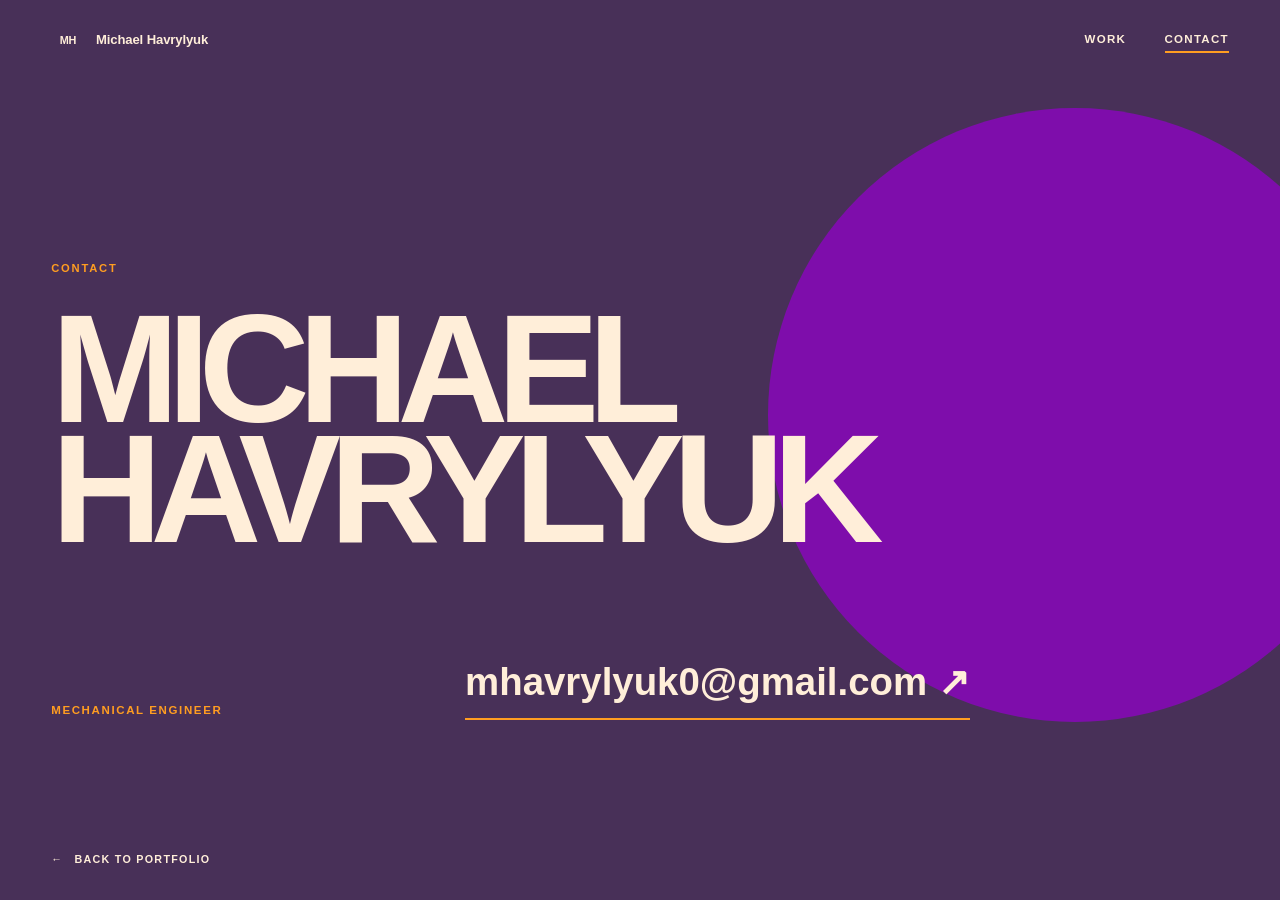
==== contact.html @ c0464591 "Build responsive engineering portfolio website" ====
<!doctype html>
<html lang="en">
<head>
  <meta charset="utf-8">
  <meta name="viewport" content="width=device-width, initial-scale=1">
  <meta name="description" content="Contact mechanical engineer Michael Havrylyuk.">
  <meta name="theme-color" content="#483058">
  <title>Contact — Michael Havrylyuk</title>
  <link rel="icon" href="data:image/svg+xml,<svg xmlns=%22http://www.w3.org/2000/svg%22 viewBox=%220 0 100 100%22><rect width=%22100%22 height=%22100%22 rx=%2218%22 fill=%22%23483058%22/><text x=%2250%22 y=%2268%22 text-anchor=%22middle%22 font-family=%22Arial%22 font-size=%2252%22 font-weight=%22700%22 fill=%22%23ffeed9%22>MH</text></svg>">
  <link rel="stylesheet" href="styles.css">
  <script src="script.js" defer></script>
</head>
<body class="contact-page">
  <a class="skip-link" href="#main">Skip to content</a>

  <header class="site-header" data-header>
    <a class="wordmark" href="index.html" aria-label="Michael Havrylyuk, home">
      <span class="wordmark-mark" aria-hidden="true">MH</span>
      <span>Michael Havrylyuk</span>
    </a>
    <button class="menu-toggle" type="button" aria-expanded="false" aria-controls="site-nav" data-menu-toggle>
      <span>Menu</span><i aria-hidden="true"></i>
    </button>
    <nav class="site-nav" id="site-nav" aria-label="Primary navigation" data-nav>
      <a href="index.html#work">Work</a>
      <a href="contact.html" aria-current="page">Contact</a>
    </nav>
  </header>

  <main id="main" class="contact-main">
    <section class="contact-hero" aria-labelledby="contact-title">
      <p class="contact-kicker">Contact</p>
      <h1 id="contact-title">Michael<br>Havrylyuk</h1>
      <div class="contact-details">
        <p>Mechanical Engineer</p>
        <a href="mailto:mhavrylyuk0@gmail.com">mhavrylyuk0@gmail.com <span aria-hidden="true">↗</span></a>
      </div>
      <a class="contact-back" href="index.html"><span aria-hidden="true">←</span> Back to portfolio</a>
    </section>
  </main>
</body>
</html>
---- styles.css ----
/* Michael Havrylyuk — portfolio */
:root {
  --paper: #ffeed9;
  --paper-2: #f9ddc0;
  --ink: #483058;
  --muted: rgba(72, 48, 88, .7);
  --teal: #9300cc;
  --orange: #ff4710;
  --amber: #ff9d21;
  --dark: #483058;
  --line: rgba(72, 48, 88, .2);
  --pad: clamp(1.25rem, 4vw, 4.5rem);
  --radius: .25rem;
  --display: "Arial Narrow", "Helvetica Neue", Arial, sans-serif;
  --body: Inter, "Helvetica Neue", Arial, sans-serif;
}

* { box-sizing: border-box; }
html { scroll-behavior: smooth; }
body { margin: 0; color: var(--ink); background: var(--paper); font-family: var(--body); line-height: 1.55; overflow-x: hidden; }
body.lightbox-open { overflow: hidden; }
img { display: block; width: 100%; }
button, a { color: inherit; }
button { font: inherit; }
a { text-decoration: none; }
::selection { color: var(--paper); background: var(--teal); }

.skip-link { position: fixed; z-index: 100; left: 1rem; top: 1rem; padding: .7rem 1rem; background: var(--ink); color: var(--paper); transform: translateY(-150%); transition: transform .2s; }
.skip-link:focus { transform: none; }
.site-header { position: fixed; z-index: 50; inset: 0 0 auto; height: 5rem; padding: 0 var(--pad); display: flex; align-items: center; justify-content: space-between; transition: background .3s, height .3s; }
.site-header.scrolled { height: 4.2rem; background: rgba(255,238,217,.92); backdrop-filter: blur(14px); }
.wordmark { display: flex; align-items: center; gap: .7rem; font-size: .82rem; font-weight: 750; letter-spacing: -.01em; transition: color .3s; }
.site-header:not(.scrolled) .wordmark > span:last-child { color: var(--paper); }
.wordmark-mark { display: grid; place-items: center; width: 2.1rem; aspect-ratio: 1; color: var(--paper); background: var(--ink); font-size: .68rem; letter-spacing: -.03em; }
.site-nav { display: flex; align-items: center; gap: clamp(1.2rem, 3vw, 3.5rem); font-size: .72rem; font-weight: 700; text-transform: uppercase; letter-spacing: .11em; }
.site-nav a { position: relative; padding: .8rem 0; }
.site-nav a::after { content: ""; position: absolute; left: 0; right: 100%; bottom: .55rem; height: 2px; background: var(--teal); transition: right .25s; }
.site-nav a:hover::after, .site-nav a:focus-visible::after { right: 0; }
.menu-toggle { display: none; border: 0; background: transparent; text-transform: uppercase; font-size: .7rem; font-weight: 800; letter-spacing: .1em; }

.hero { position: relative; height: 100svh; min-height: 38rem; display: grid; place-items: center; overflow: hidden; color: var(--paper); background: var(--dark); contain: layout paint; }
.hero-slides, .hero-slide, .hero-shade { position: absolute; inset: 0; width: 100%; height: 100%; }
.hero-slide { opacity: 0; transition: opacity .7s ease; }
.hero-slide.is-active { opacity: 1; }
.hero-slide img { width: 100%; height: 100%; object-fit: cover; object-position: center; }
.hero-slide:first-child img { object-position: center 45%; }
.hero-shade { z-index: 1; background: linear-gradient(90deg, rgba(72,48,88,.68), rgba(72,48,88,.18) 60%, rgba(72,48,88,.38)), linear-gradient(0deg, rgba(72,48,88,.55), transparent 52%); }
.hero-copy { position: relative; z-index: 2; width: 100%; padding: 0 clamp(5rem, 10vw, 11rem); }
.eyebrow { margin: 0 0 2rem; display: flex; align-items: center; gap: .75rem; color: var(--muted); font-size: .67rem; line-height: 1.3; font-weight: 800; text-transform: uppercase; letter-spacing: .13em; }
.eyebrow > span { display: none; }
.hero h1, .section-heading h2 { margin: 0; font-family: var(--display); font-size: clamp(4rem, 9.4vw, 9rem); line-height: .82; letter-spacing: -.075em; text-transform: uppercase; }
.hero h1 { max-width: 10ch; color: var(--paper); text-shadow: 0 .08em .35em rgba(72,48,88,.3); }
.hero-copy > p { margin: 1.5rem 0 0; color: var(--amber); font-size: clamp(1rem, 1.7vw, 1.5rem); font-weight: 800; text-transform: uppercase; letter-spacing: .16em; }
.carousel-arrow { position: absolute; z-index: 3; top: 50%; width: 3.5rem; height: 3.5rem; display: grid; place-items: center; border: 1px solid rgba(255,238,217,.65); border-radius: 50%; color: var(--paper); background: rgba(72,48,88,.28); font-size: 1.5rem; cursor: pointer; transform: translateY(-50%); transition: color .2s, background .2s, border-color .2s; }
.carousel-arrow:hover, .carousel-arrow:focus-visible { color: var(--ink); background: var(--amber); border-color: var(--amber); }
.carousel-prev { left: var(--pad); }
.carousel-next { right: var(--pad); }
.carousel-status { position: absolute; z-index: 3; right: var(--pad); bottom: 2rem; margin: 0; font-size: .7rem; font-weight: 800; letter-spacing: .14em; }
.carousel-status span { color: var(--amber); }
em { color: var(--teal); font-style: normal; }
.button { display: inline-flex; justify-content: space-between; align-items: center; gap: 2rem; padding: 1rem 1.2rem; font-size: .72rem; font-weight: 800; text-transform: uppercase; letter-spacing: .09em; }
.button-dark { color: var(--paper); background: var(--ink); }
.button-dark:hover { background: var(--teal); }
.text-link { padding: .5rem 0; font-size: .82rem; font-weight: 700; }

.metrics { display: grid; grid-template-columns: repeat(4, 1fr); }
.metrics div { min-height: 10rem; padding: 2rem var(--pad); display: flex; align-items: center; gap: 1rem; border-right: 1px solid var(--line); }
.metrics div:last-child { border: 0; }
.metrics strong { font-family: var(--display); font-size: clamp(2rem, 4vw, 4rem); line-height: 1; letter-spacing: -.06em; }
.metrics span { color: var(--muted); font-size: .68rem; line-height: 1.4; text-transform: uppercase; letter-spacing: .08em; }

.work { padding: clamp(6rem, 11vw, 11rem) var(--pad); }
.section-heading { display: grid; grid-template-columns: 1.3fr .7fr; gap: 4rem; align-items: end; margin-bottom: clamp(5rem, 10vw, 10rem); }
.section-heading h2 { font-size: clamp(3.7rem, 8vw, 8rem); }
.section-heading > p { max-width: 31rem; margin: 0 0 .5rem; color: var(--muted); font-size: 1rem; }
.project-number { font-family: var(--display); font-size: clamp(4rem, 8vw, 8rem); font-weight: 800; line-height: .8; letter-spacing: -.08em; color: transparent; -webkit-text-stroke: 1px var(--ink); }
.feature { display: grid; grid-template-columns: .18fr .75fr 1.07fr; gap: 3vw; padding-bottom: clamp(7rem, 12vw, 12rem); }
.feature-copy { align-self: center; }
.project-type { margin: 0 0 1rem; color: var(--orange); font-size: .63rem; font-weight: 800; text-transform: uppercase; letter-spacing: .12em; }
.feature h3, .case-study h3, .robotics-intro h3, .sk-header h3 { margin: 0 0 2rem; font-family: var(--display); font-size: clamp(3rem, 5.2vw, 5.8rem); line-height: .87; letter-spacing: -.06em; text-transform: uppercase; }
.project-lede { font-size: 1.08rem; font-weight: 600; }
.feature-copy > p:not(.project-type) { max-width: 34rem; }
.skill-list { display: flex; flex-wrap: wrap; gap: .45rem; margin: 2rem 0 0; padding: 0; list-style: none; }
.skill-list li { padding: .43rem .65rem; border: 1px solid var(--line); font-size: .62rem; font-weight: 700; text-transform: uppercase; letter-spacing: .06em; }
.feature-media { position: relative; min-height: 43rem; }
.image-button { border: 0; padding: 0; background: transparent; cursor: zoom-in; }
.media-main { position: absolute; inset: 0; overflow: hidden; }
.media-main img { height: 100%; object-fit: cover; object-position: center; transition: transform .6s; }
.media-main:hover img { transform: scale(1.02); }
.media-main span { position: absolute; left: 1rem; bottom: 1rem; padding: .4rem .6rem; color: var(--paper); background: var(--ink); font-size: .6rem; font-weight: 700; text-transform: uppercase; letter-spacing: .09em; }
.iteration-history { grid-column: 2 / -1; margin-top: 2rem; }
.iteration-history h4 { margin: 0 0 1.2rem; font-family: var(--display); font-size: clamp(1.8rem, 3vw, 3rem); line-height: 1; letter-spacing: -.04em; text-transform: uppercase; }
.iteration-strip { display: grid; grid-template-columns: repeat(3, 1fr); gap: .75rem; }
.iteration-strip figure { margin: 0; }
.iteration-strip button { display: block; width: 100%; }
.iteration-strip img { height: 20rem; object-fit: cover; background: var(--dark); filter: saturate(.8); }
.iteration-strip figcaption { padding: .7rem 0; color: var(--muted); font-size: .65rem; font-weight: 700; text-transform: uppercase; letter-spacing: .08em; }

.case-study { position: relative; left: calc(-1 * var(--pad)); width: calc(100% + 2 * var(--pad)); min-height: 48rem; display: grid; grid-template-columns: 1.05fr .95fr; }
.case-study-dark { color: var(--paper); background: var(--dark); }
.case-photo { position: relative; overflow: hidden; }
.case-photo img { height: 100%; object-fit: cover; object-position: center; transition: transform .7s; }
.case-photo:hover img { transform: scale(1.025); }
.photo-label { position: absolute; left: 1.5rem; bottom: 1.5rem; padding: .55rem .7rem; background: var(--paper); color: var(--ink); font-size: .6rem; font-weight: 800; text-transform: uppercase; letter-spacing: .08em; }
.case-copy { padding: clamp(3rem, 7vw, 7rem); align-self: center; }
.process-list { margin: 2rem 0 0; }
.process-list > div { display: grid; grid-template-columns: 5rem 1fr; gap: 1rem; padding: 1.1rem 0; }
.process-list dt { color: var(--teal); font-size: .63rem; font-weight: 800; text-transform: uppercase; letter-spacing: .1em; }
.case-study-dark .process-list dt { color: var(--amber); }
.process-list dd { margin: 0; font-size: .86rem; }
.case-thumbs { display: grid; grid-template-columns: repeat(3, 1fr); gap: .5rem; margin-top: 2rem; }
.case-thumbs img { height: 7rem; object-fit: cover; object-position: center; filter: saturate(.7); transition: filter .3s; }
.case-thumbs button:hover img { filter: saturate(1); }
.case-study-light { grid-template-columns: .8fr 1.2fr; min-height: auto; color: var(--ink); background: var(--paper-2); }
.result-callout { display: flex; align-items: center; gap: 1.2rem; }
.result-callout strong { color: var(--teal); font-family: var(--display); font-size: 5rem; line-height: 1; letter-spacing: -.06em; }
.result-callout span { font-size: .65rem; font-weight: 800; text-transform: uppercase; letter-spacing: .08em; }
.topology-sequence { padding: 3rem 3rem 3rem 0; display: grid; grid-template-columns: repeat(3, 1fr); gap: .7rem; align-items: center; }
.topology-sequence figure { margin: 0; background: var(--paper); }
.topology-sequence figure:nth-child(2) { transform: translateY(3rem); }
.topology-sequence img { height: 21rem; object-fit: cover; object-position: center; }
.topology-sequence figcaption { padding: 1rem; font-size: .65rem; font-weight: 800; text-transform: uppercase; letter-spacing: .08em; }
.topology-sequence figcaption span { color: var(--amber); margin-right: .5rem; }

.robotics-intro { display: grid; grid-template-columns: 1.25fr .75fr; gap: 4rem; align-items: end; padding: clamp(8rem, 13vw, 13rem) 0 5rem; }
.robotics-intro h3 { margin: 0; font-size: clamp(4rem, 8vw, 8rem); }
.robotics-intro > p { max-width: 30rem; color: var(--muted); }
.project-grid { display: grid; grid-template-columns: repeat(2, 1fr); gap: clamp(3rem, 6vw, 7rem) 2rem; }
.project-card { position: relative; }
.project-card-wide { grid-column: span 2; display: grid; grid-template-columns: 1.1fr .65fr .45fr; gap: 1.5rem; align-items: end; }
.card-image { position: relative; display: block; width: 100%; aspect-ratio: 1 / 1; overflow: hidden; background: var(--dark); }
.card-image img { width: 100%; height: 100%; object-fit: cover; object-position: center; transition: transform .6s; }
.media-square .card-image { aspect-ratio: .99 / 1; }
.media-portrait .card-image { aspect-ratio: .52 / 1; }
.media-tall .card-image { aspect-ratio: .81 / 1; }
.media-standard .card-image { aspect-ratio: 1.16 / 1; }
.media-wide .card-image { aspect-ratio: 1.78 / 1; }
.media-ultrawide .card-image { aspect-ratio: 1.95 / 1; }
.project-card-photo .card-image img { object-fit: cover; }
.card-image:hover img { transform: scale(1.025); }
.card-year, .expand { position: absolute; padding: .45rem .6rem; font-size: .6rem; font-weight: 800; text-transform: uppercase; letter-spacing: .08em; }
.card-year { left: .8rem; top: .8rem; color: var(--ink); background: var(--amber); }
.expand { right: .8rem; bottom: .8rem; color: var(--ink); background: var(--paper); opacity: 0; transform: translateY(.4rem); transition: opacity .2s, transform .2s; }
.card-image:hover .expand, .card-image:focus-visible .expand { opacity: 1; transform: none; }
.card-copy { padding-top: 1.4rem; }
.card-copy h4 { margin: 0 0 .8rem; font-family: var(--display); font-size: clamp(2rem, 3vw, 3.4rem); line-height: .92; letter-spacing: -.05em; text-transform: uppercase; }
.card-copy > p:not(.project-type, .card-result) { max-width: 35rem; color: var(--muted); font-size: .85rem; }
.card-result { padding-top: .8rem; font-size: .78rem; font-weight: 600; }
.card-result span { display: block; margin-bottom: .2rem; color: var(--teal); font-size: .58rem; text-transform: uppercase; letter-spacing: .1em; }
.card-secondary { width: 100%; height: auto; aspect-ratio: .75 / 1; object-fit: cover; background: var(--paper-2); }
.project-card-horizontal { grid-column: span 2; display: grid; grid-template-columns: 1.2fr .8fr; gap: 2rem; align-items: center; padding-top: 2rem; }

.sk-robotics { margin-top: clamp(8rem, 13vw, 13rem); }
.sk-header { display: grid; grid-template-columns: 1fr 1fr; gap: 2rem; align-items: end; margin-bottom: 4rem; }
.sk-header .eyebrow { grid-column: span 2; }
.sk-header h3 { margin: 0; font-size: clamp(3.8rem, 7vw, 7rem); }
.sk-header > p:last-child { max-width: 30rem; color: var(--muted); }
.sk-systems { display: grid; grid-template-columns: repeat(3, 1fr); border: 1px solid var(--line); }
.system-card { position: relative; padding: 1.5rem; border-right: 1px solid var(--line); }
.system-card:last-child { border: 0; }
.system-no { font-family: var(--display); font-size: 2rem; font-weight: 800; }
.system-card img { width: 100%; height: auto; object-fit: cover; mix-blend-mode: multiply; }
.system-card:nth-child(1) img { aspect-ratio: .8 / 1; }
.system-card:nth-child(2) img { aspect-ratio: 1.39 / 1; }
.system-card:nth-child(3) img { aspect-ratio: 1.33 / 1; }
.system-card h4 { margin: 1rem 0 .5rem; font-family: var(--display); font-size: 2.5rem; text-transform: uppercase; letter-spacing: -.05em; }
.system-card p { color: var(--muted); font-size: .78rem; }
.sk-build { max-width: 58rem; display: grid; grid-template-columns: 3fr 1fr; align-items: end; gap: 1.5rem; margin: 2rem auto 0; }
.sk-build img { width: 100%; height: auto; aspect-ratio: .75 / 1; object-fit: cover; object-position: center; }
.sk-build p { margin: 0; padding-top: 1rem; font-size: .75rem; }
.sk-build p span { display: block; margin-bottom: .5rem; color: var(--orange); font-size: .6rem; font-weight: 800; text-transform: uppercase; letter-spacing: .1em; }

.small-projects { padding-top: clamp(8rem, 13vw, 13rem); }
.section-heading.compact { margin-bottom: 5rem; }
.section-heading.compact h2 { font-size: clamp(3.8rem, 7vw, 7rem); }
.small-grid { display: grid; grid-template-columns: repeat(2, 1fr); gap: 2rem; }
.small-card { position: relative; }
.small-card-images { display: grid; grid-template-columns: 1.3fr .7fr; height: 29rem; background: var(--dark); }
.small-card-images img { height: 100%; object-fit: cover; }
.small-card-images > img { object-fit: cover; padding: 0; }
.longboard-images { grid-template-columns: 1fr .55fr; background: var(--paper-2); }
.small-card-copy { display: grid; grid-template-columns: auto 1fr; gap: 2rem; padding: 1.8rem 0; }
.small-card-copy .project-number { font-size: 3.5rem; }
.small-card-copy h3 { margin: 0; font-family: var(--display); font-size: 2.8rem; line-height: 1; text-transform: uppercase; letter-spacing: -.05em; }

.site-footer { padding: 2rem var(--pad); background: var(--amber); color: var(--ink); }
.footer-links { display: grid; grid-template-columns: repeat(3, 1fr); }
.footer-links a { display: flex; justify-content: space-between; padding: 1.3rem 1rem; border-right: 1px solid rgba(72,48,88,.28); font-size: .68rem; font-weight: 800; text-transform: uppercase; letter-spacing: .09em; }
.footer-links a:hover { background: var(--orange); color: var(--paper); }
.footer-links a:last-child { border: 0; }
.footer-base { display: grid; grid-template-columns: 1fr 1fr 1fr; padding-top: 2rem; font-size: .63rem; font-weight: 700; text-transform: uppercase; letter-spacing: .08em; }
.footer-base p { margin: 0; }
.footer-base p:nth-child(2) { text-align: center; }
.footer-base a { justify-self: end; }

.contact-page { min-height: 100svh; background: var(--dark); }
.contact-page .site-header:not(.scrolled) { color: var(--paper); }
.contact-page .site-header:not(.scrolled) .menu-toggle i,
.contact-page .site-header:not(.scrolled) .menu-toggle i::after { background: var(--paper); }
.contact-page .site-nav a[aria-current="page"]::after { right: 0; background: var(--amber); }
.contact-main { min-height: 100svh; }
.contact-hero { position: relative; min-height: 100svh; padding: clamp(8rem, 16vh, 11rem) var(--pad) 4rem; display: flex; flex-direction: column; justify-content: center; color: var(--paper); overflow: hidden; }
.contact-hero::before { content: ""; position: absolute; width: min(48vw, 42rem); aspect-ratio: 1; right: -8%; top: 12%; border-radius: 50%; background: var(--teal); opacity: .72; }
.contact-kicker { position: relative; z-index: 1; margin: 0 0 2rem; color: var(--amber); font-size: .7rem; font-weight: 800; text-transform: uppercase; letter-spacing: .16em; }
.contact-hero h1 { position: relative; z-index: 1; max-width: 8ch; margin: 0; font-family: var(--display); font-size: clamp(4.5rem, 12vw, 12rem); line-height: .78; letter-spacing: -.075em; text-transform: uppercase; }
.contact-details { position: relative; z-index: 1; display: grid; grid-template-columns: .5fr 1fr; gap: 2rem; align-items: end; margin-top: clamp(3rem, 8vw, 7rem); }
.contact-details p { margin: 0; color: var(--amber); font-size: .72rem; font-weight: 800; text-transform: uppercase; letter-spacing: .14em; }
.contact-details a { width: fit-content; max-width: 100%; padding-bottom: .4rem; color: var(--paper); font-size: clamp(1.3rem, 3vw, 3rem); font-weight: 750; border-bottom: 2px solid var(--amber); overflow-wrap: anywhere; }
.contact-details a:hover { color: var(--amber); }
.contact-back { position: absolute; z-index: 1; left: var(--pad); bottom: 2rem; display: flex; gap: .7rem; align-items: center; color: var(--paper); font-size: .67rem; font-weight: 800; text-transform: uppercase; letter-spacing: .12em; }

.lightbox { width: 100%; height: 100%; max-width: none; max-height: none; margin: 0; padding: 4rem; border: 0; color: var(--paper); background: rgba(72,48,88,.96); }
.lightbox::backdrop { background: rgba(72,48,88,.96); }
.lightbox[open] { display: grid; place-items: center; }
.lightbox figure { max-width: min(90vw, 78rem); max-height: 82vh; margin: 0; }
.lightbox img { max-width: 100%; max-height: 76vh; object-fit: contain; }
.lightbox figcaption { margin-top: 1rem; color: rgba(255,238,217,.72); font-size: .72rem; text-transform: uppercase; letter-spacing: .1em; text-align: center; }
.lightbox-close { position: fixed; z-index: 2; right: 1.5rem; top: 1.5rem; padding: .6rem .8rem; border: 1px solid rgba(255,238,217,.5); color: var(--paper); background: transparent; font-size: .65rem; font-weight: 800; text-transform: uppercase; letter-spacing: .1em; cursor: pointer; }
.lightbox-close span { margin-left: .5rem; font-size: 1rem; }

.reveal { opacity: 0; transform: translateY(2rem); transition: opacity .75s ease, transform .75s ease; }
.reveal[data-delay="1"] { transition-delay: .12s; }
.reveal[data-delay="2"] { transition-delay: .24s; }
.reveal.is-visible { opacity: 1; transform: none; }
@media (prefers-reduced-motion: reduce) { html { scroll-behavior: auto; } *, *::before, *::after { animation-duration: .01ms !important; transition-duration: .01ms !important; } .reveal { opacity: 1; transform: none; } }

@media (max-width: 950px) {
  .site-header { height: 4.5rem; }
  .menu-toggle { display: flex; align-items: center; gap: .7rem; cursor: pointer; }
  .menu-toggle i, .menu-toggle i::after { display: block; width: 1.4rem; height: 2px; background: var(--ink); transition: transform .25s; }
  .menu-toggle i { position: relative; }
  .menu-toggle i::after { content: ""; position: absolute; top: .35rem; }
  .menu-toggle[aria-expanded="true"] i { transform: rotate(45deg); }
  .menu-toggle[aria-expanded="true"] i::after { top: 0; transform: rotate(90deg); }
  .site-nav { position: fixed; inset: 4.5rem 0 auto; padding: 2rem var(--pad); display: grid; gap: .6rem; background: var(--paper); transform: translateY(-130%); visibility: hidden; transition: transform .3s, visibility .3s; }
  .site-nav.is-open { transform: none; visibility: visible; }
  .site-nav a { font-size: 1.1rem; }
  .metrics { grid-template-columns: repeat(2, 1fr); }
  .metrics div:nth-child(2) { border-right: 0; }
  .section-heading { grid-template-columns: 1fr; gap: 2rem; }
  .feature { grid-template-columns: .15fr .85fr; }
  .feature-media { grid-column: span 2; }
  .iteration-history { grid-column: span 2; }
  .case-study { grid-template-columns: 1fr; }
  .case-photo { min-height: 38rem; }
  .case-study-light { grid-template-columns: 1fr; }
  .topology-sequence { padding: 0 2rem 5rem; }
  .robotics-intro { grid-template-columns: 1fr; gap: 2rem; }
  .project-card-wide { grid-template-columns: 1fr 1fr; }
  .project-card-wide .card-image { grid-column: span 2; }
  .project-card-wide .card-secondary { width: 100%; }
  .sk-systems { grid-template-columns: 1fr; }
  .system-card { display: grid; grid-template-columns: 3rem 1fr 1fr; gap: 1rem; align-items: center; border-right: 0; }
  .system-card img { grid-row: span 2; height: auto; }
  .system-card h4 { margin: 0; }
  .small-grid { grid-template-columns: 1fr; }
}

@media (max-width: 650px) {
  :root { --pad: 1.15rem; }
  .wordmark > span:last-child { display: none; }
  .hero { min-height: 100svh; }
  .hero-copy { padding: 0 4.5rem; }
  .hero h1 { font-size: clamp(3.6rem, 17vw, 5.5rem); }
  .hero-copy > p { font-size: .78rem; letter-spacing: .12em; }
  .carousel-arrow { width: 2.8rem; height: 2.8rem; }
  .carousel-prev { left: .7rem; }
  .carousel-next { right: .7rem; }
  .metrics div { min-height: 8rem; padding: 1.4rem 1rem; flex-direction: column; align-items: flex-start; gap: .5rem; }
  .metrics strong { font-size: 2.6rem; }
  .section-heading { margin-bottom: 5rem; }
  .feature { display: block; }
  .feature > * { margin-bottom: 2rem; }
  .feature-media { min-height: 31rem; }
  .iteration-history { margin-top: 2rem; }
  .iteration-strip { grid-template-columns: 1fr; }
  .iteration-strip img { height: auto; max-height: 28rem; }
  .case-photo { min-height: 28rem; }
  .case-copy { padding: 3rem 1.2rem; }
  .process-list > div { grid-template-columns: 1fr; gap: .4rem; }
  .case-thumbs img { height: 5.5rem; }
  .topology-sequence { grid-template-columns: 1fr; padding: 1rem 1.2rem 4rem; }
  .topology-sequence figure:nth-child(2) { transform: none; }
  .topology-sequence img { height: 17rem; }
  .project-grid { grid-template-columns: 1fr; }
  .project-card-wide, .project-card-horizontal { grid-column: auto; display: block; }
  .project-card-wide .card-image { grid-column: auto; }
  .card-secondary { margin-top: 1rem; height: auto; }
  .sk-header { grid-template-columns: 1fr; }
  .sk-header .eyebrow { grid-column: auto; }
  .system-card { grid-template-columns: 2rem 1fr; }
  .system-card img { grid-column: span 2; grid-row: auto; height: auto; }
  .system-card p { grid-column: span 2; }
  .sk-build { grid-template-columns: 1fr; margin-left: 0; }
  .small-card-images { height: 22rem; }
  .small-card-copy { gap: 1rem; }
  .footer-links { grid-template-columns: 1fr; }
  .footer-links a { border-right: 0; }
  .footer-base { grid-template-columns: 1fr auto; gap: .7rem; }
  .footer-base p:nth-child(2) { grid-row: 2; text-align: left; }
  .footer-base a { grid-column: 2; grid-row: 1; }
  .lightbox { padding: 3.5rem 1rem 1rem; }
  .contact-page .site-nav { color: var(--ink); }
  .contact-hero::before { width: 82vw; right: -35%; top: 18%; }
  .contact-details { grid-template-columns: 1fr; }
}
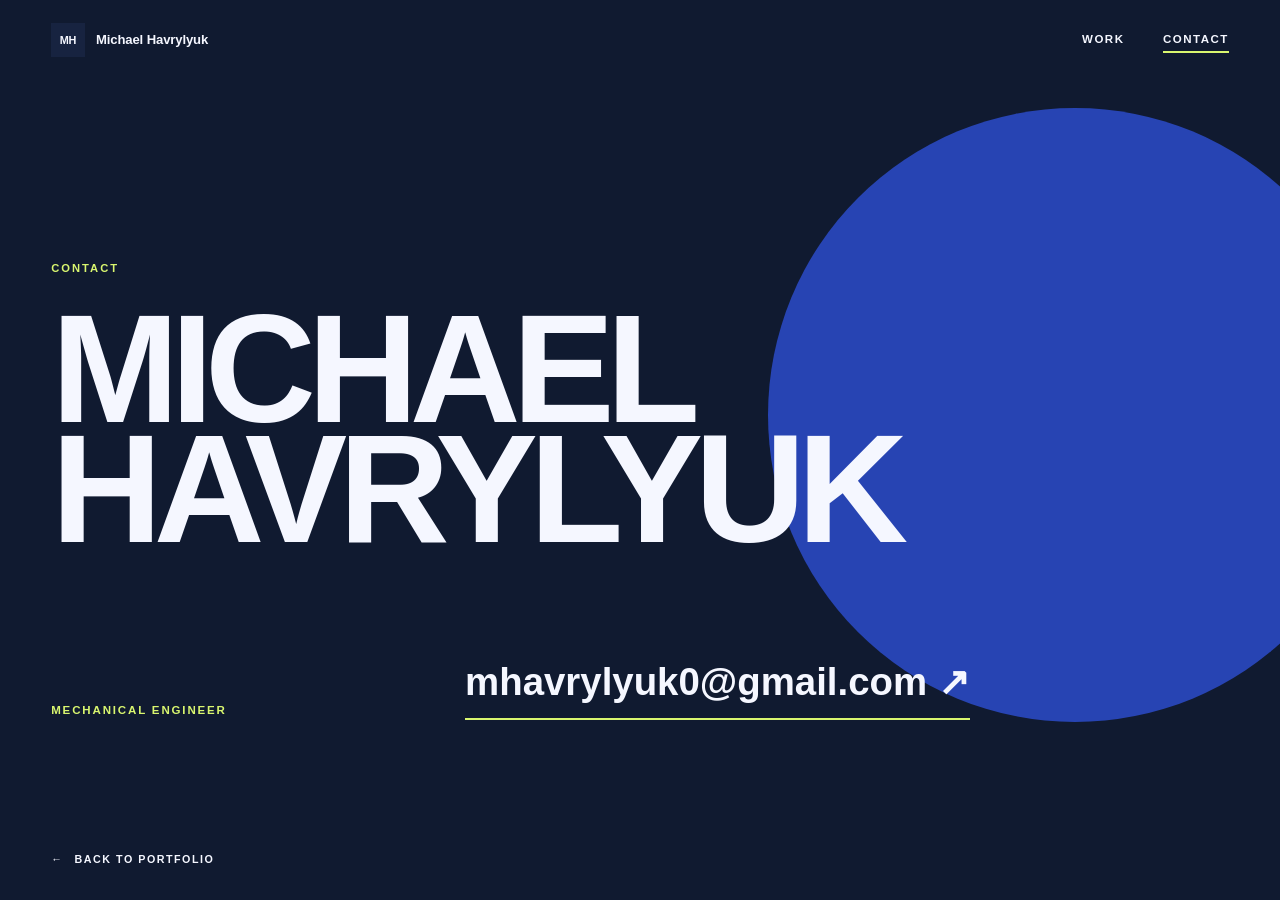
==== commit d98332d9: "changed colors" ====
--- a/contact.html
+++ b/contact.html
@@ -4,9 +4,9 @@
   <meta charset="utf-8">
   <meta name="viewport" content="width=device-width, initial-scale=1">
   <meta name="description" content="Contact mechanical engineer Michael Havrylyuk.">
-  <meta name="theme-color" content="#483058">
+  <meta name="theme-color" content="#101a30">
   <title>Contact — Michael Havrylyuk</title>
-  <link rel="icon" href="data:image/svg+xml,<svg xmlns=%22http://www.w3.org/2000/svg%22 viewBox=%220 0 100 100%22><rect width=%22100%22 height=%22100%22 rx=%2218%22 fill=%22%23483058%22/><text x=%2250%22 y=%2268%22 text-anchor=%22middle%22 font-family=%22Arial%22 font-size=%2252%22 font-weight=%22700%22 fill=%22%23ffeed9%22>MH</text></svg>">
+  <link rel="icon" href="data:image/svg+xml,<svg xmlns=%22http://www.w3.org/2000/svg%22 viewBox=%220 0 100 100%22><rect width=%22100%22 height=%22100%22 rx=%2218%22 fill=%22%23101a30%22/><text x=%2250%22 y=%2268%22 text-anchor=%22middle%22 font-family=%22Arial%22 font-size=%2252%22 font-weight=%22700%22 fill=%22%23f5f7ff%22>MH</text></svg>">
   <link rel="stylesheet" href="styles.css">
   <script src="script.js" defer></script>
 </head>
--- a/styles.css
+++ b/styles.css
@@ -1,18 +1,19 @@
 /* Michael Havrylyuk — portfolio */
 :root {
-  --paper: #ffeed9;
-  --paper-2: #f9ddc0;
-  --ink: #483058;
-  --muted: rgba(72, 48, 88, .7);
-  --teal: #9300cc;
-  --orange: #ff4710;
-  --amber: #ff9d21;
-  --dark: #483058;
-  --line: rgba(72, 48, 88, .2);
+  --paper: #f5f7ff;
+  --paper-2: #e5ebf7;
+  --ink: #172340;
+  --muted: #53617a;
+  --accent: #3155e7;
+  --highlight: #d9f66f;
+  --highlight-ink: #4b631b;
+  --dark: #101a30;
+  --line: rgba(23, 35, 64, .18);
   --pad: clamp(1.25rem, 4vw, 4.5rem);
   --radius: .25rem;
   --display: "Arial Narrow", "Helvetica Neue", Arial, sans-serif;
   --body: Inter, "Helvetica Neue", Arial, sans-serif;
+  --caps-spacing: .02em;
 }
 
 * { box-sizing: border-box; }
@@ -23,20 +24,25 @@
 button, a { color: inherit; }
 button { font: inherit; }
 a { text-decoration: none; }
-::selection { color: var(--paper); background: var(--teal); }
+::selection { color: var(--paper); background: var(--accent); }
 
 .skip-link { position: fixed; z-index: 100; left: 1rem; top: 1rem; padding: .7rem 1rem; background: var(--ink); color: var(--paper); transform: translateY(-150%); transition: transform .2s; }
 .skip-link:focus { transform: none; }
 .site-header { position: fixed; z-index: 50; inset: 0 0 auto; height: 5rem; padding: 0 var(--pad); display: flex; align-items: center; justify-content: space-between; transition: background .3s, height .3s; }
-.site-header.scrolled { height: 4.2rem; background: rgba(255,238,217,.92); backdrop-filter: blur(14px); }
+.site-header.scrolled { height: 4.2rem; background: rgba(245,247,255,.92); backdrop-filter: blur(14px); }
 .wordmark { display: flex; align-items: center; gap: .7rem; font-size: .82rem; font-weight: 750; letter-spacing: -.01em; transition: color .3s; }
 .site-header:not(.scrolled) .wordmark > span:last-child { color: var(--paper); }
 .wordmark-mark { display: grid; place-items: center; width: 2.1rem; aspect-ratio: 1; color: var(--paper); background: var(--ink); font-size: .68rem; letter-spacing: -.03em; }
-.site-nav { display: flex; align-items: center; gap: clamp(1.2rem, 3vw, 3.5rem); font-size: .72rem; font-weight: 700; text-transform: uppercase; letter-spacing: .11em; }
+.site-nav { display: flex; align-items: center; gap: clamp(1.2rem, 3vw, 3.5rem); font-size: .72rem; font-weight: 700; text-transform: uppercase; letter-spacing: calc(.11em + var(--caps-spacing)); }
 .site-nav a { position: relative; padding: .8rem 0; }
-.site-nav a::after { content: ""; position: absolute; left: 0; right: 100%; bottom: .55rem; height: 2px; background: var(--teal); transition: right .25s; }
+.site-nav a::after { content: ""; position: absolute; left: 0; right: 100%; bottom: .55rem; height: 2px; background: var(--accent); transition: right .25s; }
 .site-nav a:hover::after, .site-nav a:focus-visible::after { right: 0; }
-.menu-toggle { display: none; border: 0; background: transparent; text-transform: uppercase; font-size: .7rem; font-weight: 800; letter-spacing: .1em; }
+.menu-toggle { display: none; border: 0; background: transparent; text-transform: uppercase; font-size: .7rem; font-weight: 800; letter-spacing: calc(.1em + var(--caps-spacing)); }
+.site-header:not(.scrolled) .menu-toggle { color: var(--paper); }
+@media (min-width: 951px) {
+  .site-header:not(.scrolled) .site-nav { color: var(--paper); }
+  .site-header:not(.scrolled) .site-nav a::after { background: var(--highlight); }
+}
 
 .hero { position: relative; height: 100svh; min-height: 38rem; display: grid; place-items: center; overflow: hidden; color: var(--paper); background: var(--dark); contain: layout paint; }
 .hero-slides, .hero-slide, .hero-shade { position: absolute; inset: 0; width: 100%; height: 100%; }
@@ -44,83 +50,85 @@
 .hero-slide.is-active { opacity: 1; }
 .hero-slide img { width: 100%; height: 100%; object-fit: cover; object-position: center; }
 .hero-slide:first-child img { object-position: center 45%; }
-.hero-shade { z-index: 1; background: linear-gradient(90deg, rgba(72,48,88,.68), rgba(72,48,88,.18) 60%, rgba(72,48,88,.38)), linear-gradient(0deg, rgba(72,48,88,.55), transparent 52%); }
+.hero-shade { z-index: 1; background: linear-gradient(90deg, rgba(16,26,48,.68), rgba(16,26,48,.18) 60%, rgba(16,26,48,.38)), linear-gradient(0deg, rgba(16,26,48,.55), transparent 52%); }
 .hero-copy { position: relative; z-index: 2; width: 100%; padding: 0 clamp(5rem, 10vw, 11rem); }
-.eyebrow { margin: 0 0 2rem; display: flex; align-items: center; gap: .75rem; color: var(--muted); font-size: .67rem; line-height: 1.3; font-weight: 800; text-transform: uppercase; letter-spacing: .13em; }
+.eyebrow { margin: 0 0 2rem; display: flex; align-items: center; gap: .75rem; color: var(--muted); font-size: .67rem; line-height: 1.3; font-weight: 800; text-transform: uppercase; letter-spacing: calc(.13em + var(--caps-spacing)); }
 .eyebrow > span { display: none; }
-.hero h1, .section-heading h2 { margin: 0; font-family: var(--display); font-size: clamp(4rem, 9.4vw, 9rem); line-height: .82; letter-spacing: -.075em; text-transform: uppercase; }
-.hero h1 { max-width: 10ch; color: var(--paper); text-shadow: 0 .08em .35em rgba(72,48,88,.3); }
-.hero-copy > p { margin: 1.5rem 0 0; color: var(--amber); font-size: clamp(1rem, 1.7vw, 1.5rem); font-weight: 800; text-transform: uppercase; letter-spacing: .16em; }
-.carousel-arrow { position: absolute; z-index: 3; top: 50%; width: 3.5rem; height: 3.5rem; display: grid; place-items: center; border: 1px solid rgba(255,238,217,.65); border-radius: 50%; color: var(--paper); background: rgba(72,48,88,.28); font-size: 1.5rem; cursor: pointer; transform: translateY(-50%); transition: color .2s, background .2s, border-color .2s; }
-.carousel-arrow:hover, .carousel-arrow:focus-visible { color: var(--ink); background: var(--amber); border-color: var(--amber); }
+.hero h1, .section-heading h2 { margin: 0; font-family: var(--display); font-size: clamp(4rem, 9.4vw, 9rem); line-height: .82; letter-spacing: calc(-.075em + var(--caps-spacing)); text-transform: uppercase; }
+.hero h1 { max-width: 10ch; color: var(--paper); text-shadow: 0 .08em .35em rgba(16,26,48,.3); }
+.hero-copy > p { margin: 1.5rem 0 0; color: var(--highlight); font-size: clamp(1rem, 1.7vw, 1.5rem); font-weight: 800; text-transform: uppercase; letter-spacing: calc(.16em + var(--caps-spacing)); }
+.carousel-arrow { position: absolute; z-index: 3; top: 50%; width: 3.5rem; height: 3.5rem; display: grid; place-items: center; border: 1px solid rgba(245,247,255,.65); border-radius: 50%; color: var(--paper); background: rgba(16,26,48,.28); font-size: 1.5rem; cursor: pointer; transform: translateY(-50%); transition: color .2s, background .2s, border-color .2s; }
+.carousel-arrow:hover, .carousel-arrow:focus-visible { color: var(--ink); background: var(--highlight); border-color: var(--highlight); }
 .carousel-prev { left: var(--pad); }
 .carousel-next { right: var(--pad); }
 .carousel-status { position: absolute; z-index: 3; right: var(--pad); bottom: 2rem; margin: 0; font-size: .7rem; font-weight: 800; letter-spacing: .14em; }
-.carousel-status span { color: var(--amber); }
-em { color: var(--teal); font-style: normal; }
-.button { display: inline-flex; justify-content: space-between; align-items: center; gap: 2rem; padding: 1rem 1.2rem; font-size: .72rem; font-weight: 800; text-transform: uppercase; letter-spacing: .09em; }
+.carousel-status span { color: var(--highlight); }
+em { color: var(--accent); font-style: normal; }
+.button { display: inline-flex; justify-content: space-between; align-items: center; gap: 2rem; padding: 1rem 1.2rem; font-size: .72rem; font-weight: 800; text-transform: uppercase; letter-spacing: calc(.09em + var(--caps-spacing)); }
 .button-dark { color: var(--paper); background: var(--ink); }
-.button-dark:hover { background: var(--teal); }
+.button-dark:hover { background: var(--accent); }
 .text-link { padding: .5rem 0; font-size: .82rem; font-weight: 700; }
 
 .metrics { display: grid; grid-template-columns: repeat(4, 1fr); }
 .metrics div { min-height: 10rem; padding: 2rem var(--pad); display: flex; align-items: center; gap: 1rem; border-right: 1px solid var(--line); }
 .metrics div:last-child { border: 0; }
 .metrics strong { font-family: var(--display); font-size: clamp(2rem, 4vw, 4rem); line-height: 1; letter-spacing: -.06em; }
-.metrics span { color: var(--muted); font-size: .68rem; line-height: 1.4; text-transform: uppercase; letter-spacing: .08em; }
+.metrics span { color: var(--muted); font-size: .68rem; line-height: 1.4; text-transform: uppercase; letter-spacing: calc(.08em + var(--caps-spacing)); }
 
 .work { padding: clamp(6rem, 11vw, 11rem) var(--pad); }
 .section-heading { display: grid; grid-template-columns: 1.3fr .7fr; gap: 4rem; align-items: end; margin-bottom: clamp(5rem, 10vw, 10rem); }
 .section-heading h2 { font-size: clamp(3.7rem, 8vw, 8rem); }
 .section-heading > p { max-width: 31rem; margin: 0 0 .5rem; color: var(--muted); font-size: 1rem; }
-.project-number { font-family: var(--display); font-size: clamp(4rem, 8vw, 8rem); font-weight: 800; line-height: .8; letter-spacing: -.08em; color: transparent; -webkit-text-stroke: 1px var(--ink); }
+.project-number { font-family: var(--display); font-size: clamp(4rem, 8vw, 8rem); font-weight: 800; line-height: .8; letter-spacing: -.08em; color: transparent; -webkit-text-stroke: 1px var(--accent); }
 .feature { display: grid; grid-template-columns: .18fr .75fr 1.07fr; gap: 3vw; padding-bottom: clamp(7rem, 12vw, 12rem); }
 .feature-copy { align-self: center; }
-.project-type { margin: 0 0 1rem; color: var(--orange); font-size: .63rem; font-weight: 800; text-transform: uppercase; letter-spacing: .12em; }
-.feature h3, .case-study h3, .robotics-intro h3, .sk-header h3 { margin: 0 0 2rem; font-family: var(--display); font-size: clamp(3rem, 5.2vw, 5.8rem); line-height: .87; letter-spacing: -.06em; text-transform: uppercase; }
+.project-type { margin: 0 0 1rem; color: var(--accent); font-size: .63rem; font-weight: 800; text-transform: uppercase; letter-spacing: calc(.12em + var(--caps-spacing)); }
+.feature h3, .case-study h3, .robotics-intro h3, .sk-header h3 { margin: 0 0 2rem; font-family: var(--display); font-size: clamp(3rem, 5.2vw, 5.8rem); line-height: .87; letter-spacing: calc(-.06em + var(--caps-spacing)); text-transform: uppercase; }
 .project-lede { font-size: 1.08rem; font-weight: 600; }
 .feature-copy > p:not(.project-type) { max-width: 34rem; }
 .skill-list { display: flex; flex-wrap: wrap; gap: .45rem; margin: 2rem 0 0; padding: 0; list-style: none; }
-.skill-list li { padding: .43rem .65rem; border: 1px solid var(--line); font-size: .62rem; font-weight: 700; text-transform: uppercase; letter-spacing: .06em; }
+.skill-list li { padding: .43rem .65rem; border: 1px solid var(--line); font-size: .62rem; font-weight: 700; text-transform: uppercase; letter-spacing: calc(.06em + var(--caps-spacing)); }
 .feature-media { position: relative; min-height: 43rem; }
 .image-button { border: 0; padding: 0; background: transparent; cursor: zoom-in; }
+.project-image { display: block; width: 100%; min-width: 0; }
 .media-main { position: absolute; inset: 0; overflow: hidden; }
 .media-main img { height: 100%; object-fit: cover; object-position: center; transition: transform .6s; }
 .media-main:hover img { transform: scale(1.02); }
-.media-main span { position: absolute; left: 1rem; bottom: 1rem; padding: .4rem .6rem; color: var(--paper); background: var(--ink); font-size: .6rem; font-weight: 700; text-transform: uppercase; letter-spacing: .09em; }
+.media-main span { position: absolute; left: 1rem; bottom: 1rem; padding: .4rem .6rem; color: var(--paper); background: var(--ink); font-size: .6rem; font-weight: 700; text-transform: uppercase; letter-spacing: calc(.09em + var(--caps-spacing)); }
 .iteration-history { grid-column: 2 / -1; margin-top: 2rem; }
-.iteration-history h4 { margin: 0 0 1.2rem; font-family: var(--display); font-size: clamp(1.8rem, 3vw, 3rem); line-height: 1; letter-spacing: -.04em; text-transform: uppercase; }
+.iteration-history h4 { margin: 0 0 1.2rem; font-family: var(--display); font-size: clamp(1.8rem, 3vw, 3rem); line-height: 1; letter-spacing: calc(-.04em + var(--caps-spacing)); text-transform: uppercase; }
 .iteration-strip { display: grid; grid-template-columns: repeat(3, 1fr); gap: .75rem; }
 .iteration-strip figure { margin: 0; }
 .iteration-strip button { display: block; width: 100%; }
 .iteration-strip img { height: 20rem; object-fit: cover; background: var(--dark); filter: saturate(.8); }
-.iteration-strip figcaption { padding: .7rem 0; color: var(--muted); font-size: .65rem; font-weight: 700; text-transform: uppercase; letter-spacing: .08em; }
+.iteration-strip figcaption { padding: .7rem 0; color: var(--muted); font-size: .65rem; font-weight: 700; text-transform: uppercase; letter-spacing: calc(.08em + var(--caps-spacing)); }
 
 .case-study { position: relative; left: calc(-1 * var(--pad)); width: calc(100% + 2 * var(--pad)); min-height: 48rem; display: grid; grid-template-columns: 1.05fr .95fr; }
-.case-study-dark { color: var(--paper); background: var(--dark); }
+.case-study-dark { color: var(--paper); background: var(--accent); }
+.case-study-dark .project-type { color: var(--highlight); }
 .case-photo { position: relative; overflow: hidden; }
 .case-photo img { height: 100%; object-fit: cover; object-position: center; transition: transform .7s; }
 .case-photo:hover img { transform: scale(1.025); }
-.photo-label { position: absolute; left: 1.5rem; bottom: 1.5rem; padding: .55rem .7rem; background: var(--paper); color: var(--ink); font-size: .6rem; font-weight: 800; text-transform: uppercase; letter-spacing: .08em; }
+.photo-label { position: absolute; left: 1.5rem; bottom: 1.5rem; padding: .55rem .7rem; background: var(--paper); color: var(--ink); font-size: .6rem; font-weight: 800; text-transform: uppercase; letter-spacing: calc(.08em + var(--caps-spacing)); }
 .case-copy { padding: clamp(3rem, 7vw, 7rem); align-self: center; }
 .process-list { margin: 2rem 0 0; }
 .process-list > div { display: grid; grid-template-columns: 5rem 1fr; gap: 1rem; padding: 1.1rem 0; }
-.process-list dt { color: var(--teal); font-size: .63rem; font-weight: 800; text-transform: uppercase; letter-spacing: .1em; }
-.case-study-dark .process-list dt { color: var(--amber); }
+.process-list dt { color: var(--accent); font-size: .63rem; font-weight: 800; text-transform: uppercase; letter-spacing: calc(.1em + var(--caps-spacing)); }
+.case-study-dark .process-list dt { color: var(--highlight); }
 .process-list dd { margin: 0; font-size: .86rem; }
 .case-thumbs { display: grid; grid-template-columns: repeat(3, 1fr); gap: .5rem; margin-top: 2rem; }
 .case-thumbs img { height: 7rem; object-fit: cover; object-position: center; filter: saturate(.7); transition: filter .3s; }
 .case-thumbs button:hover img { filter: saturate(1); }
 .case-study-light { grid-template-columns: .8fr 1.2fr; min-height: auto; color: var(--ink); background: var(--paper-2); }
 .result-callout { display: flex; align-items: center; gap: 1.2rem; }
-.result-callout strong { color: var(--teal); font-family: var(--display); font-size: 5rem; line-height: 1; letter-spacing: -.06em; }
-.result-callout span { font-size: .65rem; font-weight: 800; text-transform: uppercase; letter-spacing: .08em; }
+.result-callout strong { color: var(--accent); font-family: var(--display); font-size: 5rem; line-height: 1; letter-spacing: -.06em; }
+.result-callout span { font-size: .65rem; font-weight: 800; text-transform: uppercase; letter-spacing: calc(.08em + var(--caps-spacing)); }
 .topology-sequence { padding: 3rem 3rem 3rem 0; display: grid; grid-template-columns: repeat(3, 1fr); gap: .7rem; align-items: center; }
 .topology-sequence figure { margin: 0; background: var(--paper); }
 .topology-sequence figure:nth-child(2) { transform: translateY(3rem); }
 .topology-sequence img { height: 21rem; object-fit: cover; object-position: center; }
-.topology-sequence figcaption { padding: 1rem; font-size: .65rem; font-weight: 800; text-transform: uppercase; letter-spacing: .08em; }
-.topology-sequence figcaption span { color: var(--amber); margin-right: .5rem; }
+.topology-sequence figcaption { padding: 1rem; font-size: .65rem; font-weight: 800; text-transform: uppercase; letter-spacing: calc(.08em + var(--caps-spacing)); }
+.topology-sequence figcaption span { color: var(--highlight-ink); margin-right: .5rem; }
 
 .robotics-intro { display: grid; grid-template-columns: 1.25fr .75fr; gap: 4rem; align-items: end; padding: clamp(8rem, 13vw, 13rem) 0 5rem; }
 .robotics-intro h3 { margin: 0; font-size: clamp(4rem, 8vw, 8rem); }
@@ -138,16 +146,17 @@
 .media-ultrawide .card-image { aspect-ratio: 1.95 / 1; }
 .project-card-photo .card-image img { object-fit: cover; }
 .card-image:hover img { transform: scale(1.025); }
-.card-year, .expand { position: absolute; padding: .45rem .6rem; font-size: .6rem; font-weight: 800; text-transform: uppercase; letter-spacing: .08em; }
-.card-year { left: .8rem; top: .8rem; color: var(--ink); background: var(--amber); }
+.card-year, .expand { position: absolute; padding: .45rem .6rem; font-size: .6rem; font-weight: 800; text-transform: uppercase; letter-spacing: calc(.08em + var(--caps-spacing)); }
+.card-year { left: .8rem; top: .8rem; color: var(--ink); background: var(--highlight); }
 .expand { right: .8rem; bottom: .8rem; color: var(--ink); background: var(--paper); opacity: 0; transform: translateY(.4rem); transition: opacity .2s, transform .2s; }
 .card-image:hover .expand, .card-image:focus-visible .expand { opacity: 1; transform: none; }
 .card-copy { padding-top: 1.4rem; }
-.card-copy h4 { margin: 0 0 .8rem; font-family: var(--display); font-size: clamp(2rem, 3vw, 3.4rem); line-height: .92; letter-spacing: -.05em; text-transform: uppercase; }
+.card-copy h4 { margin: 0 0 .8rem; font-family: var(--display); font-size: clamp(2rem, 3vw, 3.4rem); line-height: .92; letter-spacing: calc(-.05em + var(--caps-spacing)); text-transform: uppercase; }
 .card-copy > p:not(.project-type, .card-result) { max-width: 35rem; color: var(--muted); font-size: .85rem; }
 .card-result { padding-top: .8rem; font-size: .78rem; font-weight: 600; }
-.card-result span { display: block; margin-bottom: .2rem; color: var(--teal); font-size: .58rem; text-transform: uppercase; letter-spacing: .1em; }
+.card-result span { display: block; margin-bottom: .2rem; color: var(--accent); font-size: .58rem; text-transform: uppercase; letter-spacing: calc(.1em + var(--caps-spacing)); }
 .card-secondary { width: 100%; height: auto; aspect-ratio: .75 / 1; object-fit: cover; background: var(--paper-2); }
+.card-secondary img { height: 100%; object-fit: cover; }
 .project-card-horizontal { grid-column: span 2; display: grid; grid-template-columns: 1.2fr .8fr; gap: 2rem; align-items: center; padding-top: 2rem; }
 
 .sk-robotics { margin-top: clamp(8rem, 13vw, 13rem); }
@@ -163,32 +172,34 @@
 .system-card:nth-child(1) img { aspect-ratio: .8 / 1; }
 .system-card:nth-child(2) img { aspect-ratio: 1.39 / 1; }
 .system-card:nth-child(3) img { aspect-ratio: 1.33 / 1; }
-.system-card h4 { margin: 1rem 0 .5rem; font-family: var(--display); font-size: 2.5rem; text-transform: uppercase; letter-spacing: -.05em; }
+.system-card h4 { margin: 1rem 0 .5rem; font-family: var(--display); font-size: 2.5rem; text-transform: uppercase; letter-spacing: calc(-.05em + var(--caps-spacing)); }
 .system-card p { color: var(--muted); font-size: .78rem; }
 .sk-build { max-width: 58rem; display: grid; grid-template-columns: 3fr 1fr; align-items: end; gap: 1.5rem; margin: 2rem auto 0; }
 .sk-build img { width: 100%; height: auto; aspect-ratio: .75 / 1; object-fit: cover; object-position: center; }
 .sk-build p { margin: 0; padding-top: 1rem; font-size: .75rem; }
-.sk-build p span { display: block; margin-bottom: .5rem; color: var(--orange); font-size: .6rem; font-weight: 800; text-transform: uppercase; letter-spacing: .1em; }
+.sk-build p span { display: block; margin-bottom: .5rem; color: var(--accent); font-size: .6rem; font-weight: 800; text-transform: uppercase; letter-spacing: calc(.1em + var(--caps-spacing)); }
 
 .small-projects { padding-top: clamp(8rem, 13vw, 13rem); }
 .section-heading.compact { margin-bottom: 5rem; }
 .section-heading.compact h2 { font-size: clamp(3.8rem, 7vw, 7rem); }
 .small-grid { display: grid; grid-template-columns: repeat(2, 1fr); gap: 2rem; }
 .small-card { position: relative; }
-.small-card-images { display: grid; grid-template-columns: 1.3fr .7fr; height: 29rem; background: var(--dark); }
-.small-card-images img { height: 100%; object-fit: cover; }
-.small-card-images > img { object-fit: cover; padding: 0; }
-.longboard-images { grid-template-columns: 1fr .55fr; background: var(--paper-2); }
+.small-card-images { display: grid; grid-template-columns: minmax(0, 1.3fr) minmax(0, .7fr); height: 29rem; overflow: hidden; background: var(--dark); }
+.small-card-images > * { min-width: 0; min-height: 0; }
+.small-card-images .image-button { display: block; width: 100%; height: 100%; overflow: hidden; }
+.small-card-images img { display: block; width: 100%; height: 100%; object-fit: cover; }
+.small-card-images > img { padding: 0; }
+.longboard-images { grid-template-columns: minmax(0, 1fr) minmax(0, .55fr); background: var(--paper-2); }
 .small-card-copy { display: grid; grid-template-columns: auto 1fr; gap: 2rem; padding: 1.8rem 0; }
 .small-card-copy .project-number { font-size: 3.5rem; }
-.small-card-copy h3 { margin: 0; font-family: var(--display); font-size: 2.8rem; line-height: 1; text-transform: uppercase; letter-spacing: -.05em; }
-
-.site-footer { padding: 2rem var(--pad); background: var(--amber); color: var(--ink); }
+.small-card-copy h3 { margin: 0; font-family: var(--display); font-size: 2.8rem; line-height: 1; text-transform: uppercase; letter-spacing: calc(-.05em + var(--caps-spacing)); }
+
+.site-footer { padding: 2rem var(--pad); background: var(--dark); color: var(--paper); }
 .footer-links { display: grid; grid-template-columns: repeat(3, 1fr); }
-.footer-links a { display: flex; justify-content: space-between; padding: 1.3rem 1rem; border-right: 1px solid rgba(72,48,88,.28); font-size: .68rem; font-weight: 800; text-transform: uppercase; letter-spacing: .09em; }
-.footer-links a:hover { background: var(--orange); color: var(--paper); }
+.footer-links a { display: flex; justify-content: space-between; padding: 1.3rem 1rem; border-right: 1px solid rgba(245,247,255,.2); font-size: .68rem; font-weight: 800; text-transform: uppercase; letter-spacing: calc(.09em + var(--caps-spacing)); }
+.footer-links a:hover { background: var(--accent); color: var(--paper); }
 .footer-links a:last-child { border: 0; }
-.footer-base { display: grid; grid-template-columns: 1fr 1fr 1fr; padding-top: 2rem; font-size: .63rem; font-weight: 700; text-transform: uppercase; letter-spacing: .08em; }
+.footer-base { display: grid; grid-template-columns: 1fr 1fr 1fr; padding-top: 2rem; font-size: .63rem; font-weight: 700; text-transform: uppercase; letter-spacing: calc(.08em + var(--caps-spacing)); }
 .footer-base p { margin: 0; }
 .footer-base p:nth-child(2) { text-align: center; }
 .footer-base a { justify-self: end; }
@@ -197,25 +208,34 @@
 .contact-page .site-header:not(.scrolled) { color: var(--paper); }
 .contact-page .site-header:not(.scrolled) .menu-toggle i,
 .contact-page .site-header:not(.scrolled) .menu-toggle i::after { background: var(--paper); }
-.contact-page .site-nav a[aria-current="page"]::after { right: 0; background: var(--amber); }
+.contact-page .site-nav a[aria-current="page"]::after { right: 0; background: var(--highlight); }
 .contact-main { min-height: 100svh; }
 .contact-hero { position: relative; min-height: 100svh; padding: clamp(8rem, 16vh, 11rem) var(--pad) 4rem; display: flex; flex-direction: column; justify-content: center; color: var(--paper); overflow: hidden; }
-.contact-hero::before { content: ""; position: absolute; width: min(48vw, 42rem); aspect-ratio: 1; right: -8%; top: 12%; border-radius: 50%; background: var(--teal); opacity: .72; }
-.contact-kicker { position: relative; z-index: 1; margin: 0 0 2rem; color: var(--amber); font-size: .7rem; font-weight: 800; text-transform: uppercase; letter-spacing: .16em; }
-.contact-hero h1 { position: relative; z-index: 1; max-width: 8ch; margin: 0; font-family: var(--display); font-size: clamp(4.5rem, 12vw, 12rem); line-height: .78; letter-spacing: -.075em; text-transform: uppercase; }
+.contact-hero::before { content: ""; position: absolute; width: min(48vw, 42rem); aspect-ratio: 1; right: -8%; top: 12%; border-radius: 50%; background: var(--accent); opacity: .72; }
+.contact-kicker { position: relative; z-index: 1; margin: 0 0 2rem; color: var(--highlight); font-size: .7rem; font-weight: 800; text-transform: uppercase; letter-spacing: calc(.16em + var(--caps-spacing)); }
+.contact-hero h1 { position: relative; z-index: 1; max-width: 8ch; margin: 0; font-family: var(--display); font-size: clamp(4.5rem, 12vw, 12rem); line-height: .78; letter-spacing: calc(-.075em + var(--caps-spacing)); text-transform: uppercase; }
 .contact-details { position: relative; z-index: 1; display: grid; grid-template-columns: .5fr 1fr; gap: 2rem; align-items: end; margin-top: clamp(3rem, 8vw, 7rem); }
-.contact-details p { margin: 0; color: var(--amber); font-size: .72rem; font-weight: 800; text-transform: uppercase; letter-spacing: .14em; }
-.contact-details a { width: fit-content; max-width: 100%; padding-bottom: .4rem; color: var(--paper); font-size: clamp(1.3rem, 3vw, 3rem); font-weight: 750; border-bottom: 2px solid var(--amber); overflow-wrap: anywhere; }
-.contact-details a:hover { color: var(--amber); }
-.contact-back { position: absolute; z-index: 1; left: var(--pad); bottom: 2rem; display: flex; gap: .7rem; align-items: center; color: var(--paper); font-size: .67rem; font-weight: 800; text-transform: uppercase; letter-spacing: .12em; }
-
-.lightbox { width: 100%; height: 100%; max-width: none; max-height: none; margin: 0; padding: 4rem; border: 0; color: var(--paper); background: rgba(72,48,88,.96); }
-.lightbox::backdrop { background: rgba(72,48,88,.96); }
+.contact-details p { margin: 0; color: var(--highlight); font-size: .72rem; font-weight: 800; text-transform: uppercase; letter-spacing: calc(.14em + var(--caps-spacing)); }
+.contact-details a { width: fit-content; max-width: 100%; padding-bottom: .4rem; color: var(--paper); font-size: clamp(1.3rem, 3vw, 3rem); font-weight: 750; border-bottom: 2px solid var(--highlight); overflow-wrap: anywhere; }
+.contact-details a:hover { color: var(--highlight); }
+.contact-back { position: absolute; z-index: 1; left: var(--pad); bottom: 2rem; display: flex; gap: .7rem; align-items: center; color: var(--paper); font-size: .67rem; font-weight: 800; text-transform: uppercase; letter-spacing: calc(.12em + var(--caps-spacing)); }
+
+.lightbox { width: 100%; height: 100%; max-width: none; max-height: none; margin: 0; padding: 4rem; border: 0; color: var(--paper); background: transparent; }
+.lightbox::backdrop { background: transparent; -webkit-backdrop-filter: blur(12px); backdrop-filter: blur(12px); animation: lightbox-fade-in .25s ease both; }
 .lightbox[open] { display: grid; place-items: center; }
-.lightbox figure { max-width: min(90vw, 78rem); max-height: 82vh; margin: 0; }
+.lightbox figure { max-width: min(90vw, 78rem); max-height: 82vh; margin: 0; animation: lightbox-image-in .25s ease-out both; }
+.lightbox.is-closing { animation: lightbox-fade-out .2s ease both; }
+.lightbox.is-closing::backdrop { animation: lightbox-fade-out .2s ease both; }
+.lightbox.is-closing figure { animation: lightbox-image-out .2s ease both; }
+@keyframes lightbox-fade-in { from { opacity: 0; } to { opacity: 1; } }
+@keyframes lightbox-fade-out { from { opacity: 1; } to { opacity: 0; } }
+@keyframes lightbox-image-in { from { opacity: 0; transform: translateY(.5rem) scale(.97); } to { opacity: 1; transform: none; } }
+@keyframes lightbox-image-out { from { opacity: 1; transform: none; } to { opacity: 0; transform: translateY(.3rem) scale(.98); } }
 .lightbox img { max-width: 100%; max-height: 76vh; object-fit: contain; }
-.lightbox figcaption { margin-top: 1rem; color: rgba(255,238,217,.72); font-size: .72rem; text-transform: uppercase; letter-spacing: .1em; text-align: center; }
-.lightbox-close { position: fixed; z-index: 2; right: 1.5rem; top: 1.5rem; padding: .6rem .8rem; border: 1px solid rgba(255,238,217,.5); color: var(--paper); background: transparent; font-size: .65rem; font-weight: 800; text-transform: uppercase; letter-spacing: .1em; cursor: pointer; }
+.lightbox figcaption { width: fit-content; max-width: 100%; margin: 1rem auto 0; padding: .75rem 1.2rem; color: var(--paper); background: var(--ink); border-radius: var(--radius); font-size: .72rem; text-transform: uppercase; letter-spacing: calc(.1em + var(--caps-spacing)); text-align: center; }
+.lightbox figcaption:empty { display: none; }
+.lightbox-close { position: fixed; z-index: 2; right: 1.5rem; top: 1.5rem; padding: .6rem .8rem; border: 1px solid rgba(245,247,255,.5); border-radius: var(--radius); color: var(--paper); background: var(--dark); font-size: .65rem; font-weight: 800; text-transform: uppercase; letter-spacing: calc(.1em + var(--caps-spacing)); cursor: pointer; }
+.lightbox-close:hover, .lightbox-close:focus-visible { background: var(--accent); }
 .lightbox-close span { margin-left: .5rem; font-size: 1rem; }
 
 .reveal { opacity: 0; transform: translateY(2rem); transition: opacity .75s ease, transform .75s ease; }
@@ -228,11 +248,12 @@
   .site-header { height: 4.5rem; }
   .menu-toggle { display: flex; align-items: center; gap: .7rem; cursor: pointer; }
   .menu-toggle i, .menu-toggle i::after { display: block; width: 1.4rem; height: 2px; background: var(--ink); transition: transform .25s; }
+  .site-header:not(.scrolled) .menu-toggle i, .site-header:not(.scrolled) .menu-toggle i::after { background: var(--paper); }
   .menu-toggle i { position: relative; }
   .menu-toggle i::after { content: ""; position: absolute; top: .35rem; }
   .menu-toggle[aria-expanded="true"] i { transform: rotate(45deg); }
   .menu-toggle[aria-expanded="true"] i::after { top: 0; transform: rotate(90deg); }
-  .site-nav { position: fixed; inset: 4.5rem 0 auto; padding: 2rem var(--pad); display: grid; gap: .6rem; background: var(--paper); transform: translateY(-130%); visibility: hidden; transition: transform .3s, visibility .3s; }
+  .site-nav { position: fixed; inset: 4.5rem 0 auto; padding: 2rem var(--pad); display: grid; gap: .6rem; color: var(--ink); background: var(--paper); transform: translateY(-130%); visibility: hidden; transition: transform .3s, visibility .3s; }
   .site-nav.is-open { transform: none; visibility: visible; }
   .site-nav a { font-size: 1.1rem; }
   .metrics { grid-template-columns: repeat(2, 1fr); }
@@ -251,7 +272,7 @@
   .project-card-wide .card-secondary { width: 100%; }
   .sk-systems { grid-template-columns: 1fr; }
   .system-card { display: grid; grid-template-columns: 3rem 1fr 1fr; gap: 1rem; align-items: center; border-right: 0; }
-  .system-card img { grid-row: span 2; height: auto; }
+  .system-card .project-image { grid-row: span 2; }
   .system-card h4 { margin: 0; }
   .small-grid { grid-template-columns: 1fr; }
 }
@@ -262,7 +283,7 @@
   .hero { min-height: 100svh; }
   .hero-copy { padding: 0 4.5rem; }
   .hero h1 { font-size: clamp(3.6rem, 17vw, 5.5rem); }
-  .hero-copy > p { font-size: .78rem; letter-spacing: .12em; }
+  .hero-copy > p { font-size: .78rem; letter-spacing: calc(.12em + var(--caps-spacing)); }
   .carousel-arrow { width: 2.8rem; height: 2.8rem; }
   .carousel-prev { left: .7rem; }
   .carousel-next { right: .7rem; }
@@ -289,7 +310,7 @@
   .sk-header { grid-template-columns: 1fr; }
   .sk-header .eyebrow { grid-column: auto; }
   .system-card { grid-template-columns: 2rem 1fr; }
-  .system-card img { grid-column: span 2; grid-row: auto; height: auto; }
+  .system-card .project-image { grid-column: span 2; grid-row: auto; }
   .system-card p { grid-column: span 2; }
   .sk-build { grid-template-columns: 1fr; margin-left: 0; }
   .small-card-images { height: 22rem; }
